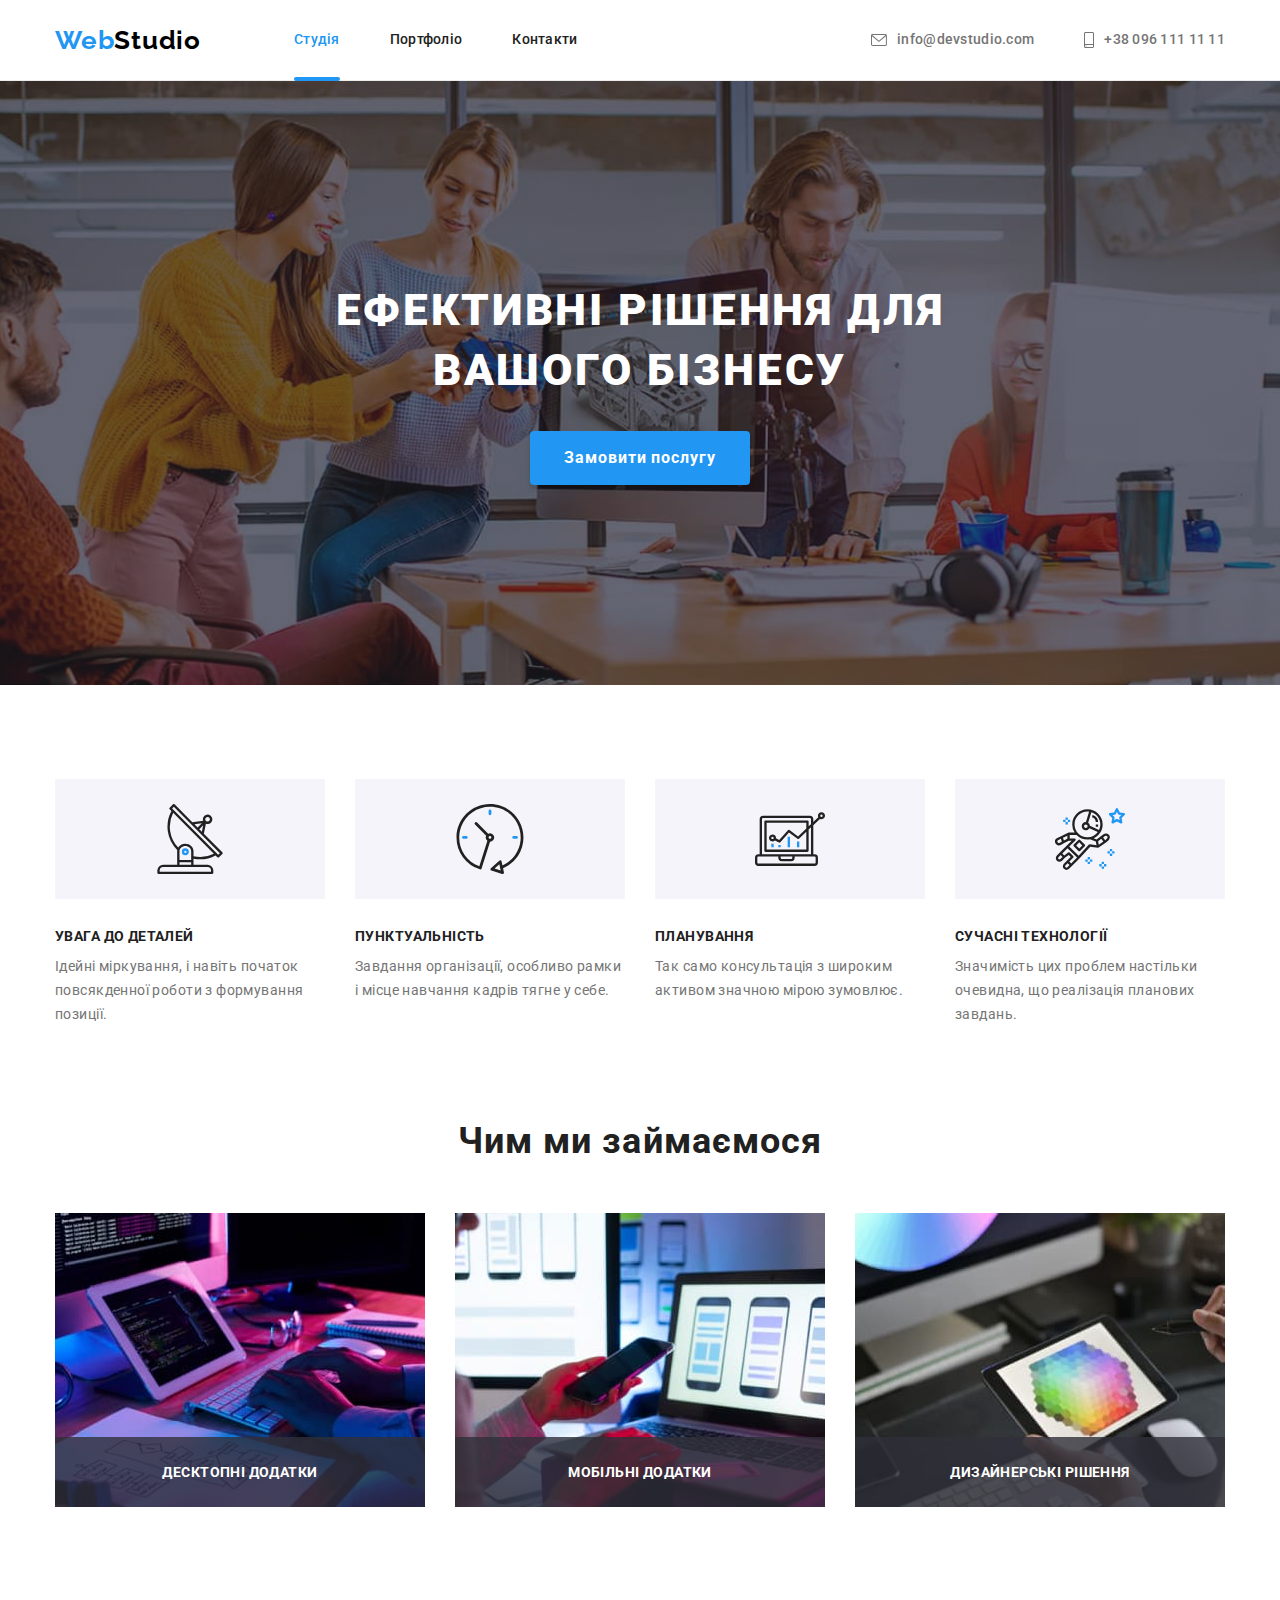
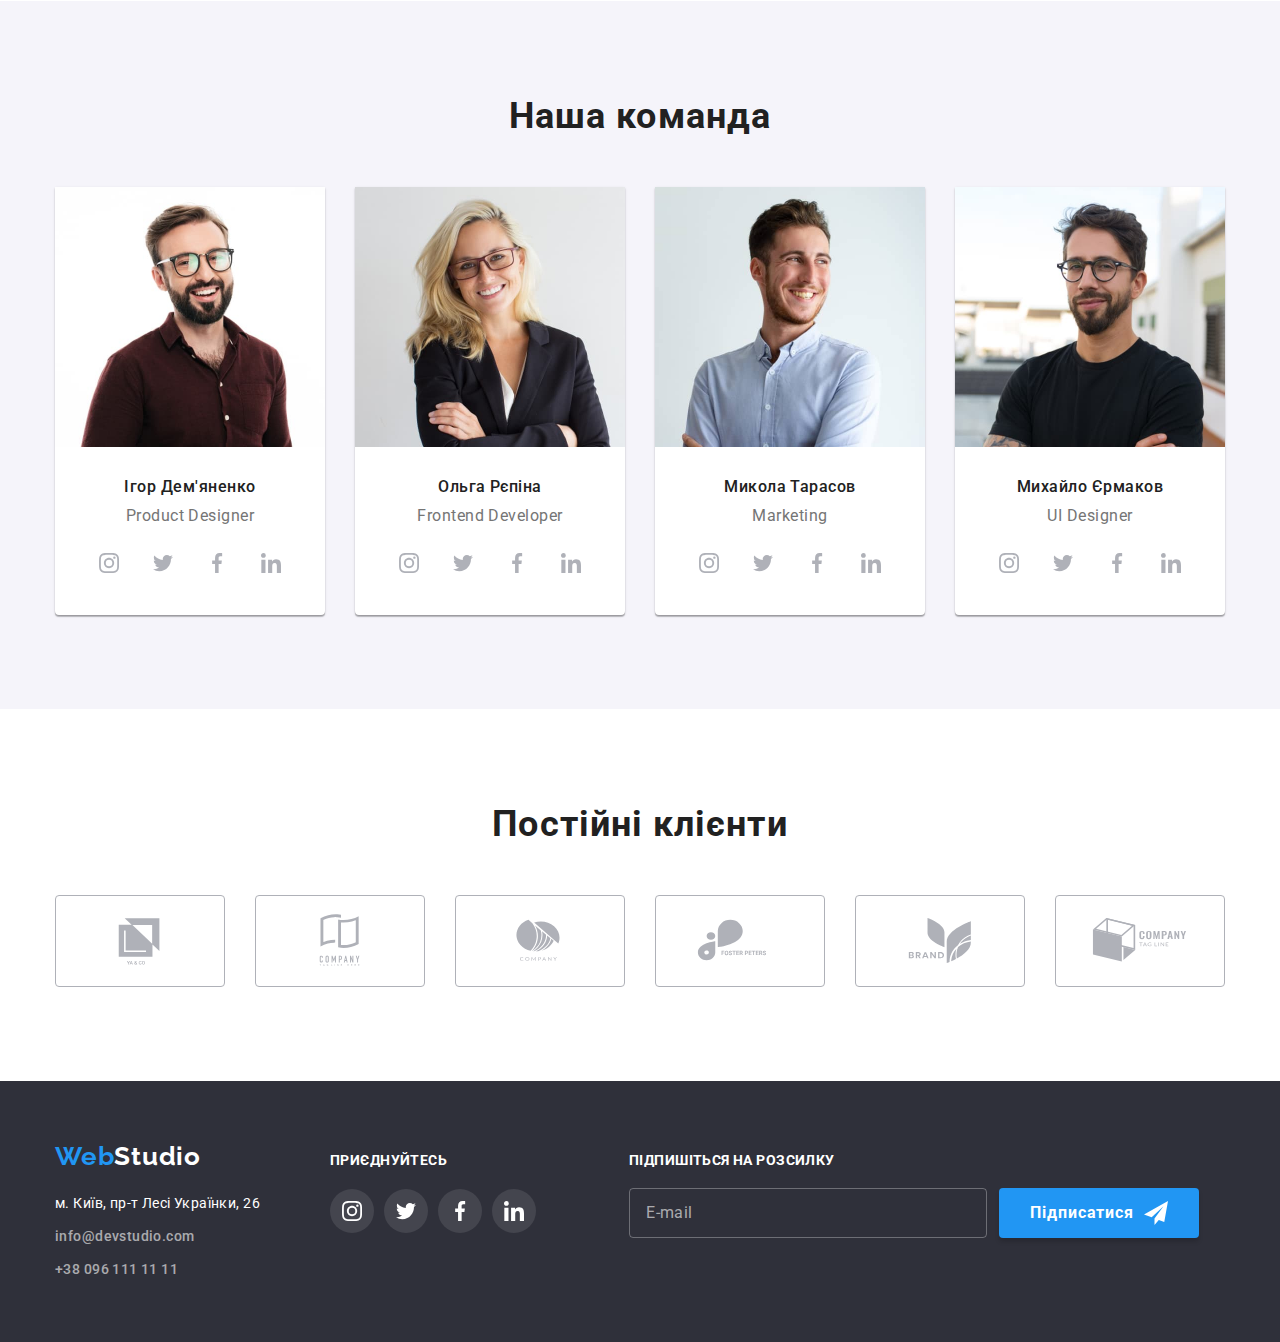
==== index.html @ c69cfd60 "Выполнена ДЗ-6" ====
<!DOCTYPE html>
<html lang="uk">
  <head>
    <meta charset="UTF-8" />
    <meta http-equiv="X-UA-Compatible" content="IE=edge" />
    <meta name="viewport" content="width=device-width, initial-scale=1.0" />
    <title>WebStudio</title>
    <link rel="preconnect" href="https://fonts.googleapis.com" />
    <link rel="preconnect" href="https://fonts.gstatic.com" crossorigin />
    <link
      href="https://fonts.googleapis.com/css2?family=Raleway:wght@700&family=Roboto:wght@400;500;700;900&display=swap"
      rel="stylesheet"
    />
    <link rel="stylesheet" href="./css/modern-normalize.css" />
    <link rel="stylesheet" href="./css/styles.css" />
  </head>
  <body>
    <!-- Header -->
    <header class="header">
      <div class="container box-header">
        <a class="logo" href="./index.html"> <span class="accent-logo">Web</span>Studio</a>
        <nav>
          <ul class="site-nav">
            <li class="item"><a class="link current" href="./index.html">Студія</a></li>
            <li class="item"><a class="link" href="./portfolio.html">Портфоліо</a></li>
            <li class="item"><a class="link" href="#">Контакти</a></li>
          </ul>
        </nav>
        <ul class="list-address">
          <li class="item">
            <a class="link-address" href="mailto:info@devstudio.com">
              <svg class="contacts-icon" width="16" height="12">
                <use href="./images/icons.svg#mail"></use>
              </svg>
              info@devstudio.com
            </a>
          </li>
          <li class="item">
            <a class="link-address" href="tel:+380961111111">
              <svg class="contacts-icon" width="10" height="16">
                <use href="./images/icons.svg#phone"></use>
              </svg>
              +38 096 111 11 11</a
            >
          </li>
        </ul>
      </div>
    </header>
    <main>
      <!-- Hero -->

      <section class="section hero">
        <div class="container">
          <h1 class="hero-title">Ефективні рішення для вашого бізнесу</h1>
          <button class="hero-btn" type="button" data-modal-open>Замовити послугу</button>
        </div>
      </section>

      <!-- Наші особливості -->

      <section class="section">
        <div class="container">
          <h2 class="visually-hidden">Наші особливості</h2>

          <!-- Особенности -->
          <ul class="list-qualities">
            <li class="item">
              <div class="icon-box">
                <svg width="70" height="70"><use href="./images/icons.svg#antenna"></use></svg>
              </div>
              <h3 class="title-qualities">УВАГА ДО ДЕТАЛЕЙ</h3>
              <p class="text-qualities">
                Ідейні міркування, і навіть початок повсякденної роботи з формування позиції.
              </p>
            </li>
            <li class="item">
              <div class="icon-box">
                <svg width="70" height="70"><use href="./images/icons.svg#clock"></use></svg>
              </div>
              <h3 class="title-qualities">ПУНКТУАЛЬНІСТЬ</h3>
              <p class="text-qualities">
                Завдання організації, особливо рамки і місце навчання кадрів тягне у себе.
              </p>
            </li>
            <li class="item">
              <div class="icon-box">
                <svg width="70" height="70"><use href="./images/icons.svg#diagram"></use></svg>
              </div>
              <h3 class="title-qualities">ПЛАНУВАННЯ</h3>
              <p class="text-qualities">
                Так само консультація з широким активом значною мірою зумовлює.
              </p>
            </li>
            <li class="item">
              <div class="icon-box">
                <svg width="70" height="70"><use href="./images/icons.svg#astronaut"></use></svg>
              </div>
              <h3 class="title-qualities">СУЧАСНІ ТЕХНОЛОГІЇ</h3>
              <p class="text-qualities">
                Значимість цих проблем настільки очевидна, що реалізація планових завдань.
              </p>
            </li>
          </ul>
        </div>
      </section>

      <!-- Чим ми займаємося -->

      <section class="section section-work">
        <div class="container">
          <h2 class="title-work">Чим ми займаємося</h2>
          <ul class="list-work">
            <li class="item">
              <div class="img-box">
                <img
                  src="./images/box_1.jpg"
                  alt="Людина працює за компьютером"
                  width="370"
                  height="294"
                />
                <p class="img-title">Десктопні додатки</p>
              </div>
            </li>
            <li class="item">
              <div class="img-box">
                <img
                  src="./images/box_2.jpg"
                  alt="Людина працює з телефоном та компьютером"
                  width="370"
                  height="294"
                />
                <p class="img-title">Мобільні додатки</p>
              </div>
            </li>
            <li class="item">
              <div class="img-box">
                <img
                  src="./images/box_3.jpg"
                  alt="Людина працює з планшетом"
                  width="370"
                  height="294"
                />

                <p class="img-title">Дизайнерські рішення</p>
              </div>
            </li>
          </ul>
        </div>
      </section>

      <!-- Наша команда -->

      <section class="section team">
        <div class="container">
          <h2 class="title-team">Наша команда</h2>
          <ul class="list-team">
            <li class="card-team">
              <img src="./images/photo_1.jpg" alt="Ігор Дем'яненко" width="270" height="260" />
              <div class="box-team">
                <h3 class="title-name">Ігор Дем'яненко</h3>
                <p class="subtitle">Product Designer</p>
                <ul class="socials-list">
                  <li>
                    <a
                      class="socials-link"
                      href="https://instagram.com/"
                      target="_blank"
                      rel="noopener noreferrer nofollow"
                      aria-label="Instagram"
                    >
                      <svg class="socials-icon" width="20" height="20">
                        <use href="./images/icons.svg#instagram"></use>
                      </svg>
                    </a>
                  </li>
                  <li>
                    <a
                      class="socials-link"
                      href="https://Twitter.com/"
                      target="_blank"
                      rel="noopener noreferrer nofollow"
                      aria-label="Twitter"
                    >
                      <svg class="socials-icon" width="20" height="20">
                        <use href="./images/icons.svg#twitter"></use>
                      </svg>
                    </a>
                  </li>
                  <li>
                    <a
                      class="socials-link"
                      href="https://facebook.com/"
                      target="_blank"
                      rel="noopener noreferrer nofollow"
                      aria-label="Facebook"
                    >
                      <svg class="socials-icon" width="20" height="20">
                        <use href="./images/icons.svg#facebook"></use>
                      </svg>
                    </a>
                  </li>
                  <li>
                    <a
                      class="socials-link"
                      href="https://linkedin.com/"
                      target="_blank"
                      rel="noopener noreferrer nofollow"
                      aria-label="Linkedin"
                    >
                      <svg class="socials-icon" width="20" height="20">
                        <use href="./images/icons.svg#linkedin"></use>
                      </svg>
                    </a>
                  </li>
                </ul>
              </div>
            </li>
            <li class="card-team">
              <img src="./images/photo_2.jpg" alt="Ольга Рєпіна" width="270" height="260" />
              <div class="box-team">
                <h3 class="title-name">Ольга Рєпіна</h3>
                <p class="subtitle">Frontend Developer</p>
                <ul class="socials-list">
                  <li>
                    <a
                      class="socials-link"
                      href="https://instagram.com/"
                      target="_blank"
                      rel="noopener noreferrer nofollow"
                      aria-label="Instagram"
                    >
                      <svg class="socials-icon" width="20" height="20">
                        <use href="./images/icons.svg#instagram"></use>
                      </svg>
                    </a>
                  </li>
                  <li>
                    <a
                      class="socials-link"
                      href="https://Twitter.com/"
                      target="_blank"
                      rel="noopener noreferrer nofollow"
                      aria-label="Twitter"
                    >
                      <svg class="socials-icon" width="20" height="20">
                        <use href="./images/icons.svg#twitter"></use>
                      </svg>
                    </a>
                  </li>
                  <li>
                    <a
                      class="socials-link"
                      href="https://facebook.com/"
                      target="_blank"
                      rel="noopener noreferrer nofollow"
                      aria-label="Facebook"
                    >
                      <svg class="socials-icon" width="20" height="20">
                        <use href="./images/icons.svg#facebook"></use>
                      </svg>
                    </a>
                  </li>
                  <li>
                    <a
                      class="socials-link"
                      href="https://linkedin.com/"
                      target="_blank"
                      rel="noopener noreferrer nofollow"
                      aria-label="Linkedin"
                    >
                      <svg class="socials-icon" width="20" height="20">
                        <use href="./images/icons.svg#linkedin"></use>
                      </svg>
                    </a>
                  </li>
                </ul>
              </div>
            </li>
            <li class="card-team">
              <img src="./images/photo_3.jpg" alt="Микола Тарасов" width="270" height="260" />
              <div class="box-team">
                <h3 class="title-name">Микола Тарасов</h3>
                <p class="subtitle">Marketing</p>
                <ul class="socials-list">
                  <li>
                    <a
                      class="socials-link"
                      href="https://instagram.com/"
                      target="_blank"
                      rel="noopener noreferrer nofollow"
                      aria-label="Instagram"
                    >
                      <svg class="socials-icon" width="20" height="20">
                        <use href="./images/icons.svg#instagram"></use>
                      </svg>
                    </a>
                  </li>
                  <li>
                    <a
                      class="socials-link"
                      href="https://Twitter.com/"
                      target="_blank"
                      rel="noopener noreferrer nofollow"
                      aria-label="Twitter"
                    >
                      <svg class="socials-icon" width="20" height="20">
                        <use href="./images/icons.svg#twitter"></use>
                      </svg>
                    </a>
                  </li>
                  <li>
                    <a
                      class="socials-link"
                      href="https://facebook.com/"
                      target="_blank"
                      rel="noopener noreferrer nofollow"
                      aria-label="Facebook"
                    >
                      <svg class="socials-icon" width="20" height="20">
                        <use href="./images/icons.svg#facebook"></use>
                      </svg>
                    </a>
                  </li>
                  <li>
                    <a
                      class="socials-link"
                      href="https://linkedin.com/"
                      target="_blank"
                      rel="noopener noreferrer nofollow"
                      aria-label="Linkedin"
                    >
                      <svg class="socials-icon" width="20" height="20">
                        <use href="./images/icons.svg#linkedin"></use>
                      </svg>
                    </a>
                  </li>
                </ul>
              </div>
            </li>
            <li class="card-team">
              <img src="./images/photo_4.jpg" alt="Михайло Єрмаков" width="270" height="260" />
              <div class="box-team">
                <h3 class="title-name">Михайло Єрмаков</h3>
                <p class="subtitle">UI Designer</p>
                <ul class="socials-list">
                  <li>
                    <a
                      class="socials-link"
                      href="https://instagram.com/"
                      target="_blank"
                      rel="noopener noreferrer nofollow"
                      aria-label="Instagram"
                    >
                      <svg class="socials-icon" width="20" height="20">
                        <use href="./images/icons.svg#instagram"></use>
                      </svg>
                    </a>
                  </li>
                  <li>
                    <a
                      class="socials-link"
                      href="https://Twitter.com/"
                      target="_blank"
                      rel="noopener noreferrer nofollow"
                      aria-label="Twitter"
                    >
                      <svg class="socials-icon" width="20" height="20">
                        <use href="./images/icons.svg#twitter"></use>
                      </svg>
                    </a>
                  </li>
                  <li>
                    <a
                      class="socials-link"
                      href="https://facebook.com/"
                      target="_blank"
                      rel="noopener noreferrer nofollow"
                      aria-label="Facebook"
                    >
                      <svg class="socials-icon" width="20" height="20">
                        <use href="./images/icons.svg#facebook"></use>
                      </svg>
                    </a>
                  </li>
                  <li>
                    <a
                      class="socials-link"
                      href="https://linkedin.com/"
                      target="_blank"
                      rel="noopener noreferrer nofollow"
                      aria-label="Linkedin"
                    >
                      <svg class="socials-icon" width="20" height="20">
                        <use href="./images/icons.svg#linkedin"></use>
                      </svg>
                    </a>
                  </li>
                </ul>
              </div>
            </li>
          </ul>
        </div>
      </section>
      <!-- Постоянные клиенты -->

      <section class="section">
        <div class="container">
          <h2 class="title-client"> Постійні клієнти </h2>
          <ul class="list-client">
            <li>
              <a class="link-client" href="#" aria-label="Ya and Co">
                <svg class="icon-client" width="106" height="60">
                  <use href="./images/icons.svg#logo-1"></use>
                </svg>
              </a>
            </li>
            <li>
              <a class="link-client" href="#" aria-label="Company Teg line hear">
                <svg class="icon-client" width="106" height="60">
                  <use href="./images/icons.svg#logo-2"></use>
                </svg>
              </a>
            </li>
            <li>
              <a class="link-client" href="#" aria-label="Company">
                <svg class="icon-client" width="106" height="60">
                  <use href="./images/icons.svg#logo-3"></use>
                </svg>
              </a>
            </li>
            <li>
              <a class="link-client" href="#" aria-label="Foster Peters">
                <svg class="icon-client" width="106" height="60">
                  <use href="./images/icons.svg#logo-4"></use>
                </svg>
              </a>
            </li>
            <li>
              <a class="link-client" href="#" aria-label="Brend">
                <svg class="icon-client" width="106" height="60">
                  <use href="./images/icons.svg#logo-5"></use>
                </svg>
              </a>
            </li>
            <li>
              <a class="link-client" href="#" aria-label="Company Teg line">
                <svg class="icon-client" width="106" height="60">
                  <use href="./images/icons.svg#logo-6"></use>
                </svg>
              </a>
            </li>
          </ul>
        </div>
      </section>
    </main>
    <!-- Footer -->
    <footer class="footer">
      <div class="container container-footer">
        <div class="contacts-group">
          <a class="logo-footer" href="./index.html"> <span class="accent-logo">Web</span>Studio</a>
          <address>
            <ul class="list-footer">
              <li class="item">
                <a
                  class="address-footer"
                  href="https://goo.gl/maps/9bMP3ExXDzarDEy69"
                  target="_blank"
                  rel="noopener noreferrer nofollow"
                  >м. Київ, пр-т Лесі Українки, 26
                </a>
              </li>
              <li class="item">
                <a class="link-footer" href="mailto:info@devstudio.com">info@devstudio.com </a>
              </li>
              <li class="item">
                <a class="link-footer" href="tel:+380961111111">+38 096 111 11 11 </a>
              </li>
            </ul>
          </address>
        </div>
        <!-- socials-link footer -->

        <div class="social">
          <h2 class="title-socials">приєднуйтесь</h2>
          <ul class="socials-list">
            <li>
              <a
                class="socials-link footer-link"
                href="https://instagram.com/"
                target="_blank"
                rel="noopener noreferrer nofollow"
                aria-label="Instagram"
              >
                <svg class="socials-icon footer-icon" width="20" height="20">
                  <use href="./images/icons.svg#instagram"></use>
                </svg>
              </a>
            </li>
            <li>
              <a
                class="socials-link footer-link"
                href="https://Twitter.com/"
                target="_blank"
                rel="noopener noreferrer nofollow"
                aria-label="Twitter"
              >
                <svg class="socials-icon footer-icon" width="20" height="20">
                  <use href="./images/icons.svg#twitter"></use>
                </svg>
              </a>
            </li>
            <li>
              <a
                class="socials-link footer-link"
                href="https://facebook.com/"
                target="_blank"
                rel="noopener noreferrer nofollow"
                aria-label="Facebook"
              >
                <svg class="socials-icon footer-icon" width="20" height="20">
                  <use href="./images/icons.svg#facebook"></use>
                </svg>
              </a>
            </li>
            <li>
              <a
                class="socials-link footer-link"
                href="https://linkedin.com/"
                target="_blank"
                rel="noopener noreferrer nofollow"
                aria-label="Linkedin"
              >
                <svg class="socials-icon footer-icon" width="20" height="20">
                  <use href="./images/icons.svg#linkedin"></use>
                </svg>
              </a>
            </li>
          </ul>
        </div>

        <!-- Footer-form" -->

        <form name="subscription-form">
          
          <strong class="footer-form-title"> Підпишіться на розсилку </strong>
          <div class="footer-subscription">
            <label class="footer-form-field">
              <input
                class="footer-form-input"
                type="email"
                name="subscription"
                placeholder="E-mail"
              />
            </label>
            <button class="form-btn" type="submit">
              Підписатися
              <svg width="24" height="24">
                <use href="./images/icons.svg#icon-send"></use>
              </svg>
            </button>
          </div>
        </form>
      </div>
    </footer>
    <!-- модальное окно -->
    <div class="backdrop is-hidden" data-modal>
      <div class="modal">
        <button class="modal-btn" type="button" data-modal-close>
          <svg class="modal-btn-icon" width="18" height="18">
            <use href="./images/icons.svg#X-modal"></use>
          </svg>
        </button>

        <form name="register-form">
          <strong class="register-form-title"> Залиште свої дані, ми вам передзвонимо</strong>

          <div class="register-form-group" role="group">
            <label class="register-form-field">
              <span class="input-lable">Ім'я</span>
              <input class="register-form-input" type="text" name="name" />
              <svg class="form-icon" width="18" height="18">
                <use href="./images/icons.svg#person"></use>
              </svg>
            </label>

            <label class="register-form-field">
              <span class="input-lable">Телефон</span>
              <input class="register-form-input" type="tel" name="tel" />
              <svg class="form-icon" width="18" height="18">
                <use href="./images/icons.svg#phone"></use>
              </svg>
            </label>

            <label class="register-form-field">
              <span class="input-lable">Пошта</span>
              <input class="register-form-input" type="email" name="email" />
              <svg class="form-icon" width="18" height="18">
                <use href="./images/icons.svg#email"></use>
              </svg>
            </label>

            <label class="register-form-field">
              <span class="input-lable">Коментар</span>
              <textarea
                class="register-form-textarea"
                name="Text"
                rows="7"
                placeholder="Введіть текст"
              ></textarea>
            </label>

            <label class="register-form-agreement">
              <input class="register-checkbox visually-hidden" type="checkbox" name="checkbox" />
              <svg class="icon-agreement" width="16" height="16">
                <use class="icon-uncheck" href="./images/icons.svg#icon-uncheck"></use>
                <use class="icon-check" href="./images/icons.svg#icon-check"></use>
              </svg>
              <span class="check-lable"
                >Погоджуюся з розсилкою та приймаю
                <a class="link-agreement" href="#" target="_blank">Умови договору </a>
              </span>
            </label>
          </div>

          <button class="register-form-btn" type="submit">Відправити</button>
        </form>
      </div>
    </div>

    <script src="./js/model.js"></script>
  </body>
</html>
---- css/styles.css ----
:root {
  /* font */
  --main-font-famaly: 'Roboto', sans-serif;
  --main-font-size: 14px;

  /* Text color */
  --main-txt-color: #212121;
  --secondary-txt-color: #757575;
  --light-txt-color: #ffffff;
  --accent-txt-color: #2196f3;

  /* BG calor */
  --secondary-bg-color: #2f303a;
  --accent-bg-color: #2196f3;
  --light-bg-color: #f5f4fa;
  --icons_color: #afb1b8;

  /* other */
  --timing-function: cubic-bezier(0.4, 0, 0.2, 1);
}
body {
  font-family: var(--main-font-famaly);
  font-size: var(--main-font-size);
  color: var(--main-txt-color);
}

ul {
  list-style: none;
  padding: 0;
  margin: 0;
}
h1,
h2,
h3,
h4,
h5,
h6,
p {
  padding: 0;
  margin: 0;
}
img {
  display: block;
  max-width: 100%;
  height: auto;
}

.container {
  width: 1200px;
  padding-left: 15px;
  padding-right: 15px;
  margin-right: auto;
  margin-left: auto;
  /* outline: 2px solid tomato; */
}
/*  Оформление  header */
header {
  border-bottom: 1px solid #ececec;
}
.box-header {
  display: flex;
  align-items: center;
}

.logo {
  margin-right: 93px;

  font-family: 'Raleway', sans-serif;
  color: #000000;
  font-weight: 700;
  font-size: 26px;
  line-height: 1.19;
  letter-spacing: 0.03em;
  text-decoration: none;
}
.accent-logo {
  color: var(--accent-txt-color);
}
.site-nav {
  display: flex;
  gap: 50px;
}
/* .site-nav .item + .item {
  margin-left: 50px;
} */
.link {
  display: block;
  padding-top: 32px;
  padding-bottom: 32px;

  text-decoration: none;
  font-weight: 500;
  color: var(--main-txt-color);
  line-height: 1.14;
  letter-spacing: 0.02em;

  transition: color 250ms var(--timing-function);
  /* transition-property: ;
  transition-duration: ;
  transition-timing-function: ;
  transition-delay: ; */
}

.list-address {
  display: flex;
  margin-left: auto;
  gap: 50px;
}

.link-address {
  display: flex;
  gap: 10px;
  align-items: center;

  text-decoration: none;
  font-weight: 500;
  color: var(--secondary-txt-color);
  line-height: 1.14;
  letter-spacing: 0.02em;

  transition: color 250ms var(--timing-function);
}
.link.current {
  position: relative;
  color: var(--accent-txt-color);
}
.link.current::after {
  content: '';
  display: block;
  position: absolute;
  width: 100%;
  height: 4px;
  bottom: -1px;

  border-radius: 2px;
  background-color: var(--accent-bg-color);
}

.contacts-icon {
  fill: var(--secondary-txt-color);
  transition: fill 250ms var(--timing-function);
}
.link-address:hover .contacts-icon,
.link-address:focus .contacts-icon {
  fill: var(--accent-txt-color);
}

.link:hover,
.link:focus,
.link-address:hover,
.link-address:focus {
  color: var(--accent-txt-color);
}

/* Секция hero */

.section.hero {
  max-width: 1600px;
  margin-left: auto;
  margin-right: auto;

  background-color: var(--secondary-bg-color);
  background-image: linear-gradient(rgba(47, 48, 58, 0.4), rgba(47, 48, 58, 0.4)),
    url(../images/bg-webstudio.jpg);
  background-repeat: no-repeat;
  background-position: center;
  background-size: cover;

  padding-top: 200px;
  padding-bottom: 200px;
}

.hero-title {
  margin-bottom: 30px;
  width: 696px;
  margin-right: auto;
  margin-left: auto;

  color: var(--light-txt-color);
  font-weight: 900;
  font-size: 44px;
  line-height: 1.36;
  letter-spacing: 0.06em;
  text-transform: uppercase;
  text-align: center;
}
.hero-btn {
  display: block;
  margin-left: auto;
  margin-right: auto;
  padding: 10px 32px;

  color: var(--light-txt-color);
  font-family: var(--main-font-famaly);
  font-weight: 700;
  font-size: 16px;
  line-height: 1.88;
  letter-spacing: 0.06em;
  cursor: pointer;
  background-color: var(--accent-bg-color);
  border-radius: 4px;
  box-shadow: 0px 4px 4px rgba(0, 0, 0, 0.15);
  border-color: transparent;
}
/* секция Наші особливості */
.section {
  padding-top: 94px;
  padding-bottom: 94px;
}
.visually-hidden {
  position: absolute;
  white-space: nowrap;
  width: 1px;
  height: 1px;
  overflow: hidden;
  border: 0;
  padding: 0;
  clip: rect(0 0 0 0);
  clip-path: inset(50%);
  margin: -1px;
}

.list-qualities {
  display: flex;
  justify-content: center;
  gap: 30px;
}
.list-qualities .item {
  width: 270px;
}

.icon-box {
  display: flex;
  justify-content: center;
  align-items: center;

  margin-bottom: 30px;
  width: 270px;
  height: 120px;

  background-color: var(--light-bg-color);
}

.title-qualities {
  margin-bottom: 10px;

  font-size: 14px;
  line-height: 1.14;
  letter-spacing: 0.03em;
  text-transform: uppercase;
}

.text-qualities {
  color: var(--secondary-txt-color);
  line-height: 1.71;
  letter-spacing: 0.03em;
}
/* Чим ми займаємося */

.section-work {
  padding-top: 0px;
}
.list-work {
  display: flex;
  justify-content: center;
}
.list-work > .item + .item {
  margin-left: 30px;
}

.title-work,
.title-team,
.title-client {
  margin-bottom: 50px;

  font-size: 36px;
  font-weight: 700;
  line-height: 1.17;
  letter-spacing: 0.03em;
  text-align: center;
}

.img-box {
  position: relative;
}

.img-title {
  position: absolute;
  bottom: 0;

  display: flex;
  justify-content: center;
  align-items: center;

  height: 70px;
  width: 100%;
  background: rgba(47, 48, 58, 0.8);

  font-weight: 700;
  line-height: calc(16 / 14);
  letter-spacing: 0.03em;
  text-transform: uppercase;
  color: var(--light-txt-color);
}

/* Наша команда */
.section.team {
  background-color: var(--light-bg-color);
}
.card-team {
  background-color: #ffffff;
  border-radius: 0px 0px 4px 4px;
  box-shadow: 0px 1px 3px rgba(0, 0, 0, 0.12), 0px 1px 1px rgba(0, 0, 0, 0.14),
    0px 2px 1px rgba(0, 0, 0, 0.2);
}

.list-team {
  display: flex;
  gap: 30px;
}
.box-team {
  padding-top: 30px;
  padding-bottom: 30px;
}
.title-name {
  font-weight: 500;
  margin-bottom: 10px;
  font-size: 16px;
  line-height: 1.19;
  letter-spacing: 0.03em;
  text-align: center;
}

.subtitle {
  margin-bottom: 16px;

  font-size: 16px;
  line-height: 1.19;
  color: var(--secondary-txt-color);
  letter-spacing: 0.03em;
  text-align: center;
}
.socials-list {
  display: flex;
  gap: 10px;
  justify-content: center;
}
.socials-link {
  display: flex;
  justify-content: center;
  align-items: center;

  width: 44px;
  height: 44px;
  border-radius: 50%;

  transition: background-color 250ms cubic-bezier(0.4, 0, 0.2, 1);
}
.socials-icon {
  fill: var(--icons_color);
  transition: fill 250ms cubic-bezier(0.4, 0, 0.2, 1);
}

.socials-link:hover,
.socials-link:focus {
  background-color: var(--accent-bg-color);
}
.socials-link:hover > .socials-icon,
.socials-link:focus > .socials-icon {
  fill: var(--light-txt-color);
}

/* постоянные клиенты */
.list-client {
  display: flex;
  gap: 30px;
}
.link-client {
  display: flex;
  justify-content: center;
  align-items: center;

  width: 170px;
  height: 92px;
  border: 1px solid var(--icons_color);
  border-radius: 4px;

  transition: border-color 250ms var(--timing-function);
}
.icon-client {
  transition: fill 250ms var(--timing-function);

  fill: var(--icons_color);
}
.link-client:hover,
.link-client:focus {
  border-color: var(--accent-bg-color);
}
.link-client:hover .icon-client,
.link-client:focus .icon-client {
  fill: var(--accent-bg-color);
}

/**
  |============================
  | Портфолио
  |============================
*/

.btn {
  padding: 6px 22px;

  background: var(--light-bg-color);
  font-family: var(--main-font-famaly);
  font-weight: 500;
  font-size: 16px;
  line-height: 1.62;
  letter-spacing: 0.03em;
  color: var(--main-txt-color);
  cursor: pointer;
  border-radius: 4px;
  border-color: transparent;
  transition: color 250ms var(--timing-function), background-color 250ms var(--timing-function),
    box-shadow 250ms var(--timing-function);
}

.btn:hover,
.btn:focus {
  color: var(--light-txt-color);
  background-color: var(--accent-bg-color);
  box-shadow: 0px 3px 1px rgba(0, 0, 0, 0.1), 0px 1px 2px rgba(0, 0, 0, 0.08),
    0px 2px 2px rgba(0, 0, 0, 0.12);
}

.list-btn {
  display: flex;
  gap: 8px;
  justify-content: center;
  margin-bottom: 50px;
}

.list-portfolio {
  display: flex;
  flex-wrap: wrap;
  margin-top: -30px;
  margin-left: -30px;
}

.card-potfolio {
  background: #ffffff;

  flex-basis: calc(100% / 3 - 30px);
  margin-top: 30px;
  margin-left: 30px;
}
.link-portfolio {
  display: block;
  text-decoration: none;
  color: inherit;

  transition: box-shadow 250ms var(--timing-function);
}

.link-portfolio:hover,
.link-portfolio:focus {
  box-shadow: 0px 1px 1px rgba(0, 0, 0, 0.12), 0px 4px 4px rgba(0, 0, 0, 0.06),
    1px 4px 6px rgba(0, 0, 0, 0.16);
}

.title-card {
  font-size: 18px;
  line-height: 2;
  letter-spacing: 0.06em;
}
.subtitle-card {
  margin-top: 4px;

  font-size: 16px;
  color: var(--secondary-txt-color);
  line-height: 1.88;
  letter-spacing: 0.03em;
}

.box-content {
  padding: 20px 24px;

  border-right: 1px solid #eeeeee;
  border-bottom: 1px solid #eeeeee;
  border-left: 1px solid #eeeeee;
}
/* Оверлей */
.card-thumb {
  position: relative;
  overflow: hidden;
}

.overley {
  position: absolute;
  top: 100%;
  left: 0;

  display: flex;
  justify-content: center;
  align-items: center;

  width: 100%;
  height: 100%;
  background-color: rgba(33, 150, 243, 0.9);
  padding: 24px;

  transition: top 250ms var(--timing-function);
}

.overley-text {
  font-size: 18px;
  line-height: calc(28 / 18);
  letter-spacing: 0.03em;
  color: #ffffff;
}

.link-portfolio:hover .overley,
.link-portfolio:focus .overley {
  top: 0;
}

/**
  |============================
  | Оформление  footer
  |============================
*/

.footer {
  background-color: var(--secondary-bg-color);
  padding-top: 60px;
  padding-bottom: 60px;
}

.logo-footer {
  display: block;
  margin-bottom: 20px;

  font-family: 'Raleway', sans-serif;
  color: var(--light-txt-color);
  font-weight: 700;
  font-size: 26px;
  line-height: 1.19;
  text-decoration: none;
  letter-spacing: 0.03em;
}
.list-footer {
  font-style: normal;
}
.list-footer > .item:not(:last-child) {
  margin-bottom: 9px;
}

.address-footer {
  text-decoration: none;
  color: var(--light-txt-color);
  line-height: 1.71;
  letter-spacing: 0.03em;
  transition: color 250ms var(--timing-function);
}

.link-footer {
  text-decoration: none;
  font-weight: 500;
  color: rgba(255, 255, 255, 0.6);
  line-height: 1.71;
  letter-spacing: 0.03em;
  transition: color 250ms var(--timing-function);
}

.address-footer:hover,
.address-footer:focus,
.link-footer:hover,
.link-footer:focus {
  color: var(--accent-txt-color);
}

.container-footer {
  display: flex;
  align-items: baseline;
}
.contacts-group {
  margin-right: 70px;
}
.social {
  margin-right: 93px;
}

.title-socials {
  margin-bottom: 20px;

  color: var(--light-txt-color);
  font-weight: 700;
  font-size: var(--main-font-size);
  line-height: 1.14;
  letter-spacing: 0.03em;
  text-transform: uppercase;
}

.footer-link {
  background-color: rgba(255, 255, 255, 0.1);
  transition: background-color 250ms var(--timing-function);
}
.footer-icon {
  fill: var(--light-txt-color);
}

.footer-link:hover,
.footer-link:focus {
  background-color: var(--accent-bg-color);
}

/* Форма footer */
.footer-subscription {
  display: flex;
  justify-content: center;
  align-items: center;
  gap: 12px;
}

.footer-form-title {
  display: block;
  margin-bottom: 20px;

  font-weight: 700;
  line-height: calc(16 / 14);
  letter-spacing: 0.03em;
  text-transform: uppercase;
  color: var(--light-txt-color);
}

.footer-form-input {
  width: 358px;
  height: 50px;
  padding-left: 16px;
  color: var(--light-txt-color);

  background-color: transparent;
  border: 1px solid rgba(255, 255, 255, 0.3);
  border-radius: 4px;
  transition: outline-color 250ms var(--timing-function);
}
.footer-form-input:focus {
  outline-color: var(--accent-bg-color);
}
.footer-form-input::placeholder {
  font-size: 16px;
  line-height: calc(20 / 16);
  letter-spacing: 0.03em;
  color: rgba(255, 255, 255, 0.6);
}

.form-btn,
.register-form-btn {
  display: flex;
  justify-content: center;
  align-items: center;
  gap: 10px;

  width: 200px;
  height: 50px;
  background: var(--accent-bg-color);
  box-shadow: 0px 4px 4px rgba(0, 0, 0, 0.15);
  border-radius: 4px;
  border-color: transparent;

  font-weight: 700;
  color: var(--light-txt-color);
  font-size: 16px;
  line-height: calc(30 / 16);
  letter-spacing: 0.06em;
  cursor: pointer;
}

/* модальное окно */
.backdrop {
  position: fixed;
  top: 0;
  left: 0;
  width: 100%;
  height: 100%;
  background: rgba(0, 0, 0, 0.2);
  opacity: 1;
  transition: opacity 250ms var(--timing-function);
}
.backdrop.is-hidden {
  opacity: 0;
  pointer-events: none;
}
.backdrop.is-hidden .modal {
  transform: translate(-50%, -50%) scale(0.5);
  opacity: 0;
}

.modal {
  position: absolute;
  top: 50%;
  left: 50%;
  transform: translate(-50%, -50%) scale(1);

  width: 581px;
  height: 581px;
  padding: 40px;
  background: #ffffff;
  box-shadow: 0px 1px 3px rgba(0, 0, 0, 0.12), 0px 1px 1px rgba(0, 0, 0, 0.14),
    0px 2px 1px rgba(0, 0, 0, 0.2);
  border-radius: 4px;

  transition: transform 250ms var(--timing-function), opacity 250ms var(--timing-function);
}

.modal-btn {
  position: absolute;
  top: 7px;
  right: 14px;

  display: flex;
  justify-content: center;
  align-items: center;

  width: 30px;
  height: 30px;
  background: #ffffff;
  border: 1px solid rgba(0, 0, 0, 0.1);
  border-radius: 50%;
  cursor: pointer;
}
.modal-btn-icon {
  transition: fill 250ms var(--timing-function);
}

.modal-btn:hover .modal-btn-icon,
.modal-btn:focus .modal-btn-icon {
  fill: var(--accent-bg-color);
}

/* register-form */

.register-form-title {
  display: block;
  margin-bottom: 12px;

  font-weight: 700;
  font-size: 20px;
  line-height: calc(23 / 20);
  text-align: center;
  letter-spacing: 0.03em;
}

.register-form-field {
  position: relative;
  display: block;
  margin-bottom: 10px;
}

.register-form-input {
  display: block;

  padding-left: 42px;

  width: 100%;
  height: 40px;
  border: 1px solid rgba(33, 33, 33, 0.2);
  border-radius: 4px;
  cursor: pointer;
  transition: outline-color 250ms var(--timing-function);
}

.input-lable {
  display: block;
  margin-bottom: 4px;

  font-size: 12px;
  line-height: calc(14 / 12);
  letter-spacing: 0.01em;
  color: var(--secondary-txt-color);
}

.form-icon {
  position: absolute;
  bottom: 11px;
  left: 12px;
  transition: fill 250ms var(--timing-function);
}

.register-form-textarea {
  display: block;

  padding: 12px 16px;
  width: 100%;
  border: 1px solid rgba(33, 33, 33, 0.2);
  border-radius: 4px;
  resize: none;
  transition: outline-color 250ms var(--timing-function);
  cursor: pointer;
}

.register-form-textarea::placeholder {
  font-size: 12px;
  line-height: calc(14 / 12);
  letter-spacing: 0.021em;
  color: rgba(117, 117, 117, 0.5);
}

.register-form-input:focus,
.register-form-textarea:focus {
  outline-color: var(--accent-bg-color);
}
.register-form-input:focus + .form-icon {
  fill: var(--accent-bg-color);
}

/* check */

.register-form-agreement {
  display: flex;
  align-items: center;

  margin-left: 16px;
  margin-bottom: 30px;
  position: relative;
}

.check-lable {
  line-height: calc(24 / 14);
  letter-spacing: 0.03em;
  color: var(--secondary-txt-color);
  margin-left: 8px;
}
.link-agreement {
  color: var(--accent-txt-color);
}

.icon-check {
  opacity: 0;
}

.icon-check,
.icon-uncheck {
  transition: opacity 250ms var(--timing-function);
}

.register-form-btn {
  width: 200px;
  margin: 0 auto;
}

.register-checkbox:checked + .icon-agreement .icon-check {
  opacity: 1;
}

.register-checkbox:checked + .icon-agreement .icon-uncheck {
  opacity: 0;
}
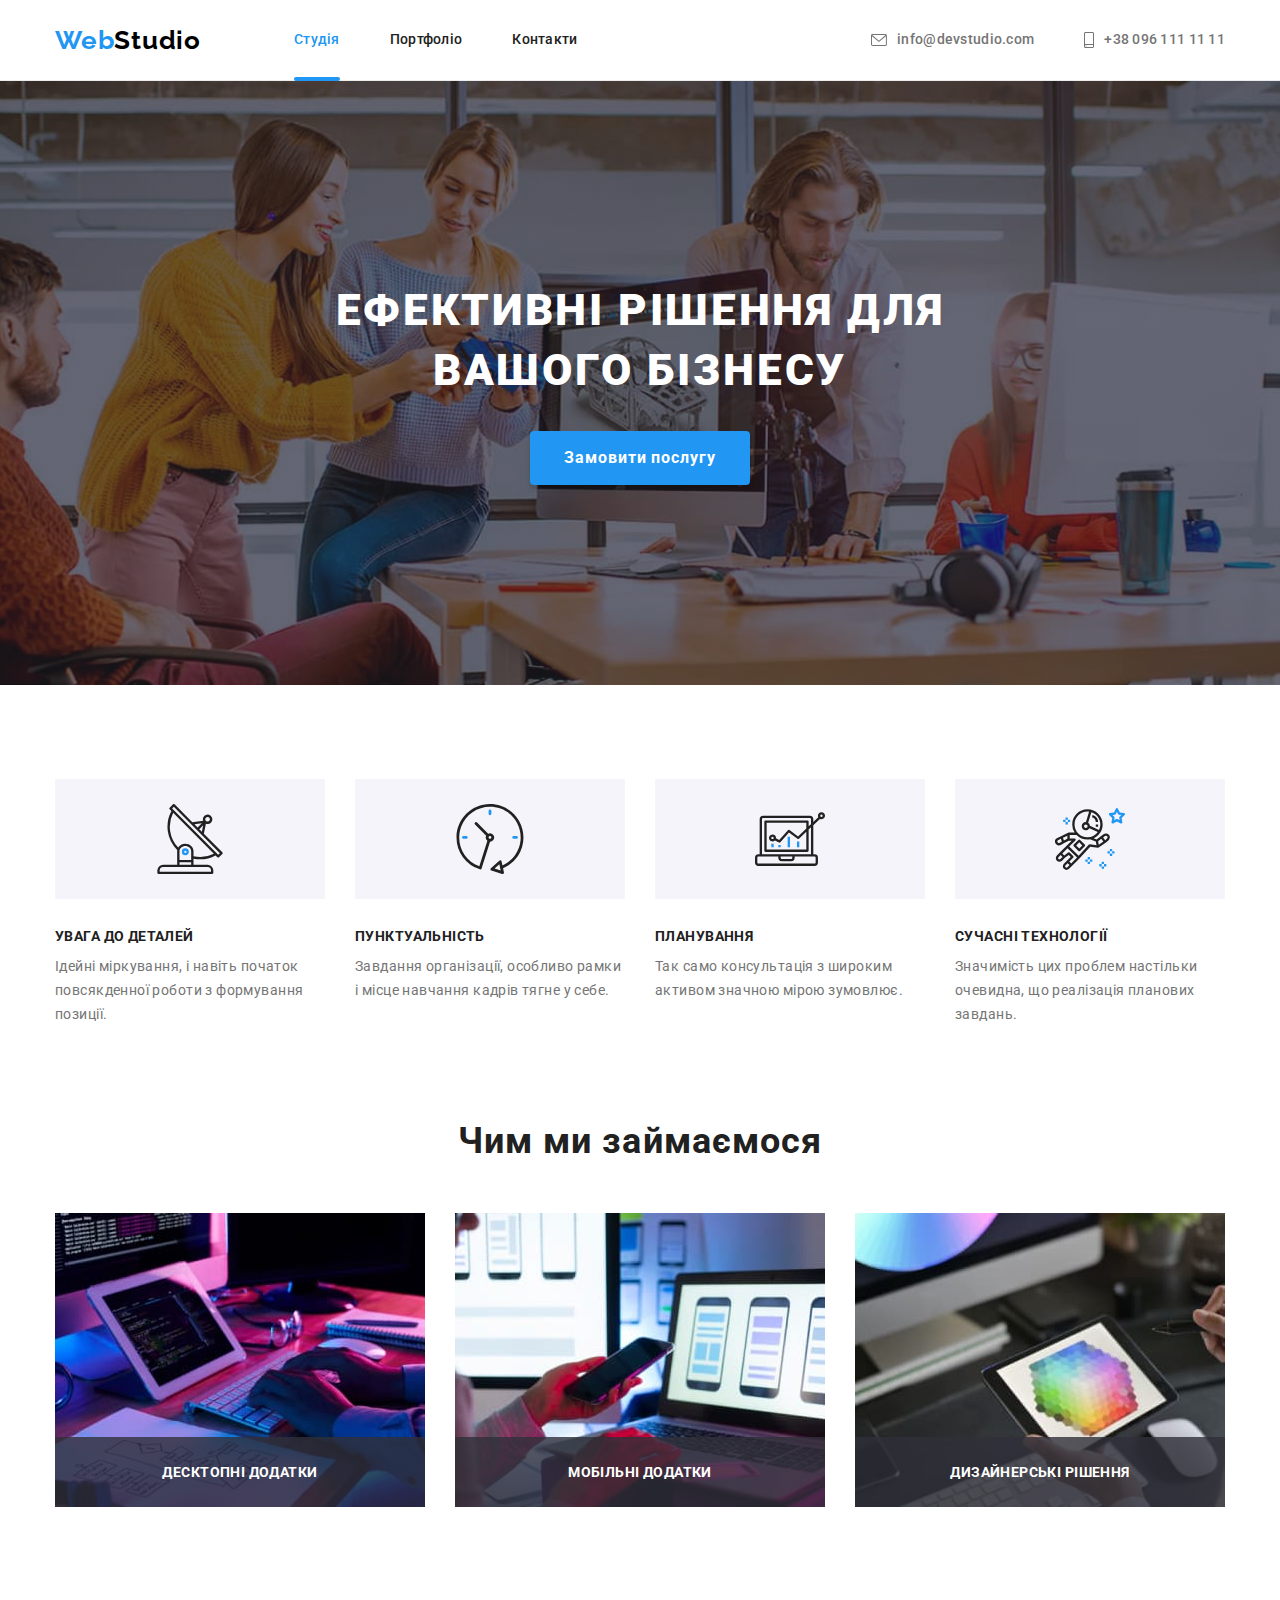
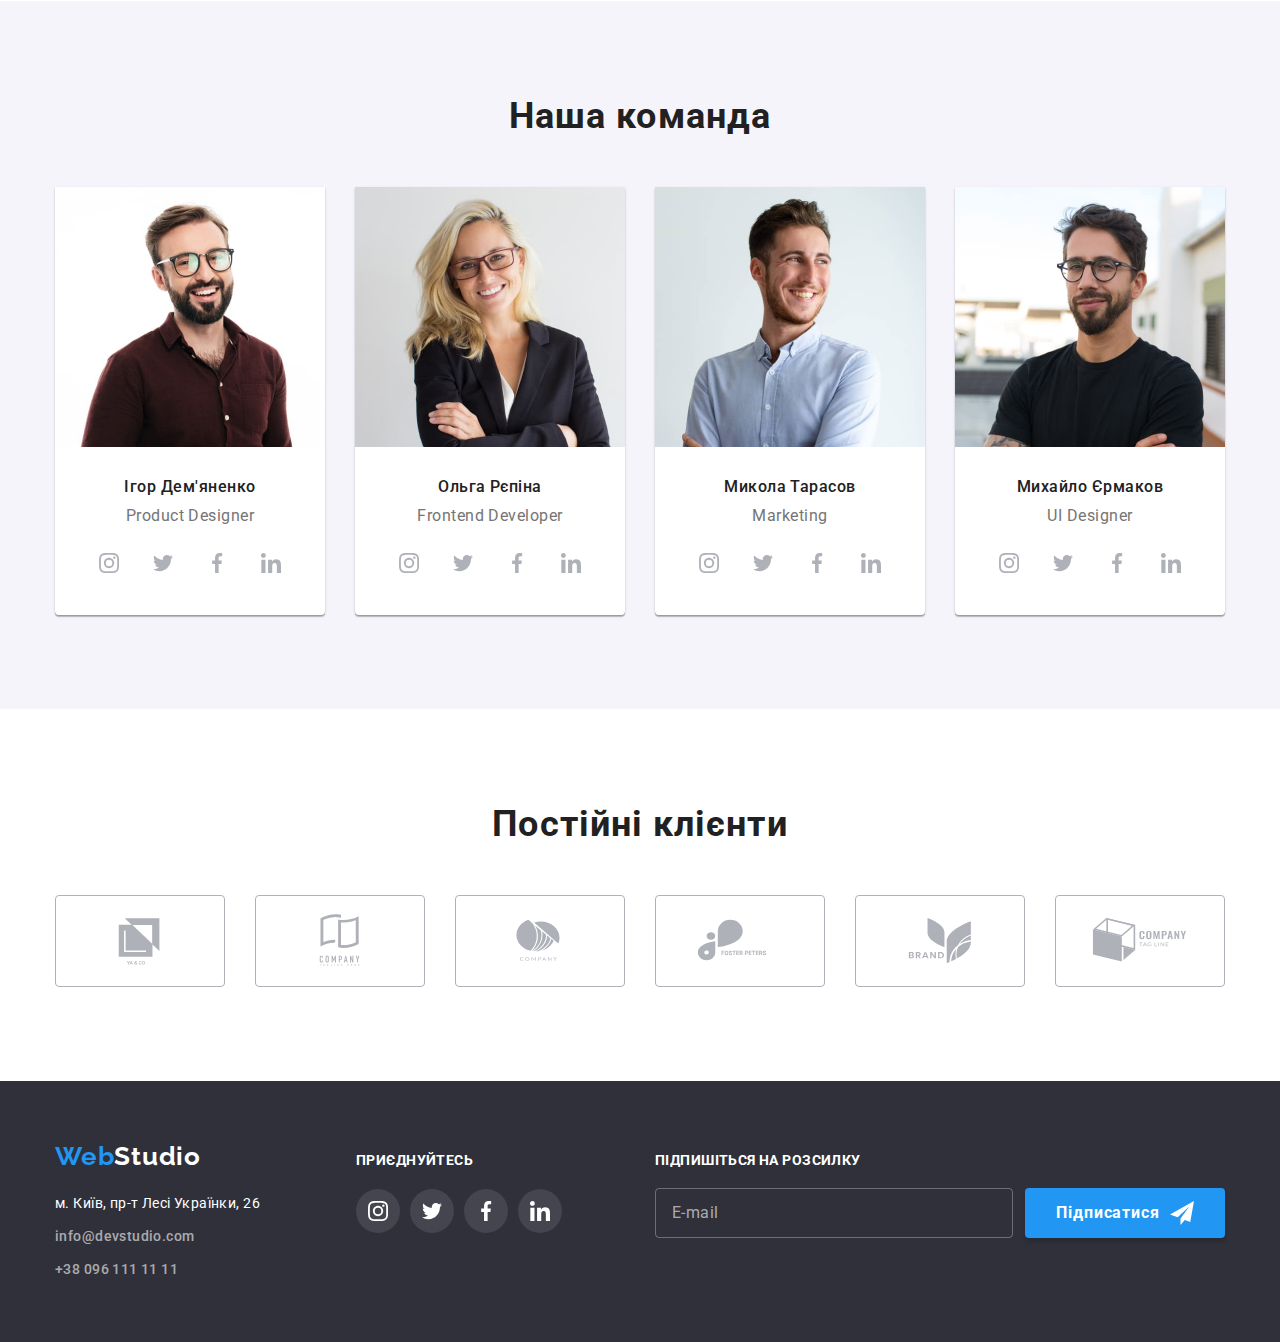
==== commit e572f409: "кор-ка ДЗ-6" ====
--- a/index.html
+++ b/index.html
@@ -587,7 +587,7 @@
               <span class="input-lable">Телефон</span>
               <input class="register-form-input" type="tel" name="tel" />
               <svg class="form-icon" width="18" height="18">
-                <use href="./images/icons.svg#phone"></use>
+                <use href="./images/icons.svg#phone-form"></use>
               </svg>
             </label>
 
@@ -599,7 +599,7 @@
               </svg>
             </label>
 
-            <label class="register-form-field">
+            <label class="register-form-field textarea">
               <span class="input-lable">Коментар</span>
               <textarea
                 class="register-form-textarea"
--- a/css/styles.css
+++ b/css/styles.css
@@ -581,9 +581,11 @@
 .container-footer {
   display: flex;
   align-items: baseline;
+  
 }
 .contacts-group {
   margin-right: 70px;
+  flex-grow: 1;
 }
 .social {
   margin-right: 93px;
@@ -701,7 +703,7 @@
   left: 50%;
   transform: translate(-50%, -50%) scale(1);
 
-  width: 581px;
+  width: 521px;
   height: 581px;
   padding: 40px;
   background: #ffffff;
@@ -805,6 +807,10 @@
   color: rgba(117, 117, 117, 0.5);
 }
 
+.register-form-field.textarea {
+  margin-bottom: 20px;
+}
+
 .register-form-input:focus,
 .register-form-textarea:focus {
   outline-color: var(--accent-bg-color);
@@ -817,10 +823,8 @@
 
 .register-form-agreement {
   display: flex;
-  align-items: center;
-
-  margin-left: 16px;
-  margin-bottom: 30px;
+  justify-content: center;
+  align-items: center;
   position: relative;
 }
 
@@ -846,7 +850,9 @@
 .register-form-btn {
   width: 200px;
   margin: 0 auto;
-}
+  margin-top: 30px;
+}
+
 
 .register-checkbox:checked + .icon-agreement .icon-check {
   opacity: 1;
